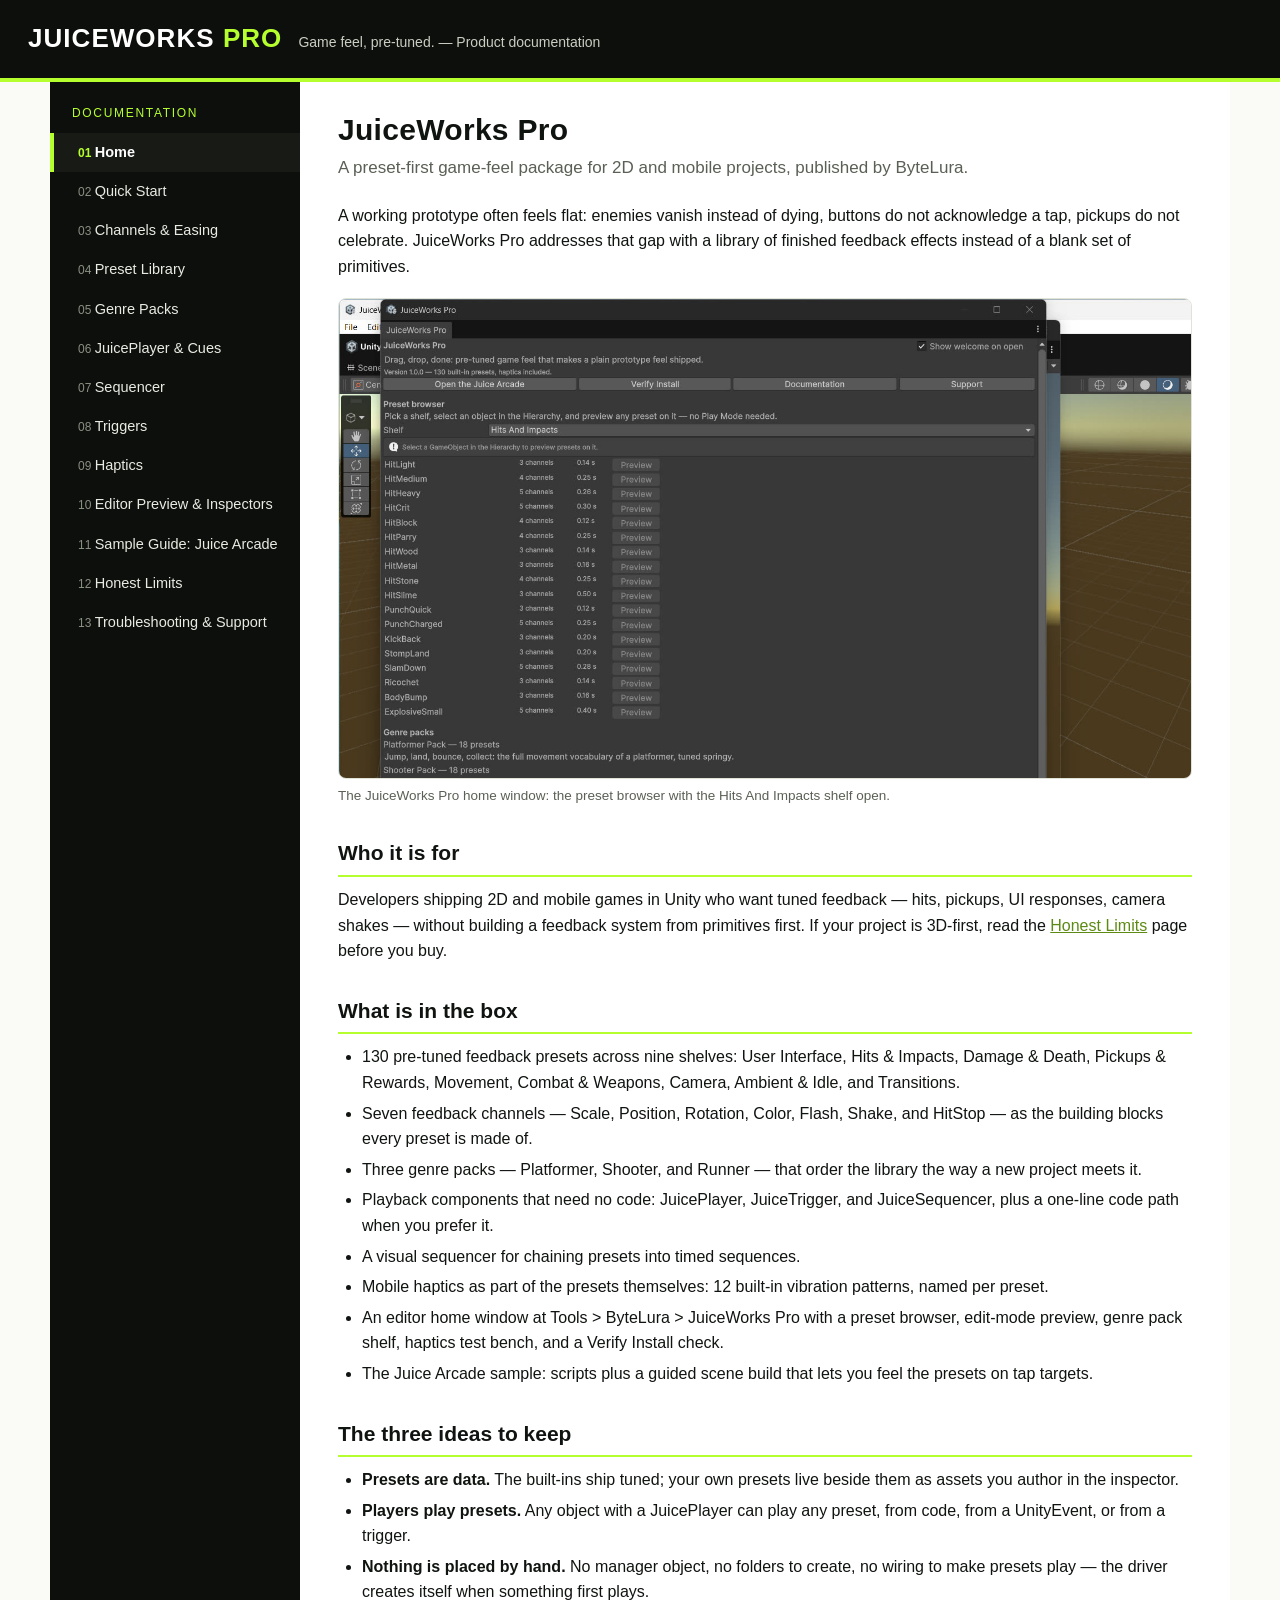
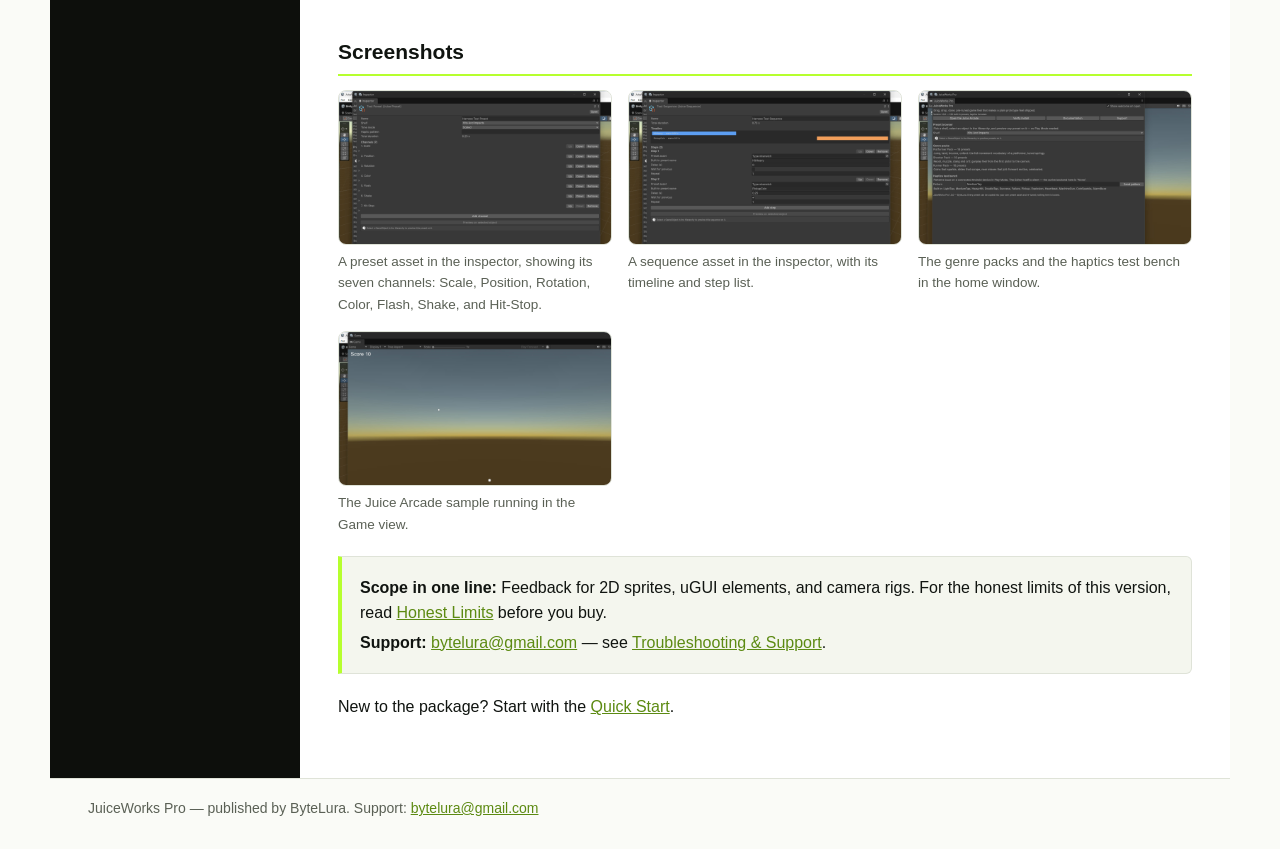
==== index.html @ 1d16968b "ByteLura documentation site — initial publish" ====
<!DOCTYPE html>
<html lang="en">
<head>
<meta charset="utf-8">
<meta name="viewport" content="width=device-width, initial-scale=1">
<title>Home — JuiceWorks Pro Documentation</title>
<link rel="stylesheet" href="style.css">
</head>
<body>
<header class="site-header">
  <div class="brand">JuiceWorks <span>Pro</span></div>
  <div class="tagline">Game feel, pre-tuned. — Product documentation</div>
</header>
<div class="layout">
  <nav class="sidebar" aria-label="Documentation pages">
    <div class="nav-title">Documentation</div>
    <ol>
        <li><a href="index.html" class="active" aria-current="page">Home</a></li>
        <li><a href="quick-start.html">Quick Start</a></li>
        <li><a href="channels-and-easing.html">Channels &amp; Easing</a></li>
        <li><a href="preset-library.html">Preset Library</a></li>
        <li><a href="genre-packs.html">Genre Packs</a></li>
        <li><a href="juiceplayer-and-cues.html">JuicePlayer &amp; Cues</a></li>
        <li><a href="sequencer.html">Sequencer</a></li>
        <li><a href="triggers.html">Triggers</a></li>
        <li><a href="haptics.html">Haptics</a></li>
        <li><a href="editor-preview-and-inspectors.html">Editor Preview &amp; Inspectors</a></li>
        <li><a href="sample-guide-juice-arcade.html">Sample Guide: Juice Arcade</a></li>
        <li><a href="honest-limits.html">Honest Limits</a></li>
        <li><a href="troubleshooting-and-support.html">Troubleshooting &amp; Support</a></li>
    </ol>
  </nav>
  <main class="content">

<h1>JuiceWorks Pro</h1>
<p class="lede">A preset-first game-feel package for 2D and mobile projects, published by ByteLura.</p>

<p>A working prototype often feels flat: enemies vanish instead of dying, buttons do not acknowledge a tap, pickups do not celebrate. JuiceWorks Pro addresses that gap with a library of finished feedback effects instead of a blank set of primitives.</p>

<figure class="doc-figure">
  <img class="doc-hero" src="images/hero.jpg" alt="JuiceWorks Pro editor home window showing the preset browser with the Hits And Impacts shelf open">
  <figcaption>The JuiceWorks Pro home window: the preset browser with the Hits And Impacts shelf open.</figcaption>
</figure>

<h2>Who it is for</h2>
<p>Developers shipping 2D and mobile games in Unity who want tuned feedback — hits, pickups, UI responses, camera shakes — without building a feedback system from primitives first. If your project is 3D-first, read the <a href="honest-limits.html">Honest Limits</a> page before you buy.</p>

<h2>What is in the box</h2>
<ul>
  <li>130 pre-tuned feedback presets across nine shelves: User Interface, Hits &amp; Impacts, Damage &amp; Death, Pickups &amp; Rewards, Movement, Combat &amp; Weapons, Camera, Ambient &amp; Idle, and Transitions.</li>
  <li>Seven feedback channels — Scale, Position, Rotation, Color, Flash, Shake, and HitStop — as the building blocks every preset is made of.</li>
  <li>Three genre packs — Platformer, Shooter, and Runner — that order the library the way a new project meets it.</li>
  <li>Playback components that need no code: JuicePlayer, JuiceTrigger, and JuiceSequencer, plus a one-line code path when you prefer it.</li>
  <li>A visual sequencer for chaining presets into timed sequences.</li>
  <li>Mobile haptics as part of the presets themselves: 12 built-in vibration patterns, named per preset.</li>
  <li>An editor home window at Tools &gt; ByteLura &gt; JuiceWorks Pro with a preset browser, edit-mode preview, genre pack shelf, haptics test bench, and a Verify Install check.</li>
  <li>The Juice Arcade sample: scripts plus a guided scene build that lets you feel the presets on tap targets.</li>
</ul>

<h2>The three ideas to keep</h2>
<ul>
  <li><strong>Presets are data.</strong> The built-ins ship tuned; your own presets live beside them as assets you author in the inspector.</li>
  <li><strong>Players play presets.</strong> Any object with a JuicePlayer can play any preset, from code, from a UnityEvent, or from a trigger.</li>
  <li><strong>Nothing is placed by hand.</strong> No manager object, no folders to create, no wiring to make presets play — the driver creates itself when something first plays.</li>
</ul>

<h2>Screenshots</h2>
<div class="doc-gallery">
  <figure class="doc-figure">
    <img class="doc-shot" src="images/inspector-preset.jpg" alt="Juice Preset inspector showing the seven channels of a preset asset">
    <figcaption>A preset asset in the inspector, showing its seven channels: Scale, Position, Rotation, Color, Flash, Shake, and Hit-Stop.</figcaption>
  </figure>
  <figure class="doc-figure">
    <img class="doc-shot" src="images/inspector-sequence.jpg" alt="Juice Sequence inspector showing a two-step timeline">
    <figcaption>A sequence asset in the inspector, with its timeline and step list.</figcaption>
  </figure>
  <figure class="doc-figure">
    <img class="doc-shot" src="images/haptics-bench.jpg" alt="JuiceWorks Pro home window showing the genre packs and the haptics test bench with the MediumTap pattern">
    <figcaption>The genre packs and the haptics test bench in the home window.</figcaption>
  </figure>
  <figure class="doc-figure">
    <img class="doc-shot" src="images/game-arcade.jpg" alt="Juice Arcade sample scene in the Unity Game view with the score display">
    <figcaption>The Juice Arcade sample running in the Game view.</figcaption>
  </figure>
</div>

<div class="scope-box">
  <p><strong>Scope in one line:</strong> Feedback for 2D sprites, uGUI elements, and camera rigs. For the honest limits of this version, read <a href="honest-limits.html">Honest Limits</a> before you buy.</p>
  <p><strong>Support:</strong> <a href="mailto:bytelura@gmail.com">bytelura@gmail.com</a> — see <a href="troubleshooting-and-support.html">Troubleshooting &amp; Support</a>.</p>
</div>

<p>New to the package? Start with the <a href="quick-start.html">Quick Start</a>.</p>

  </main>
</div>
<footer class="site-footer">
  JuiceWorks Pro — published by ByteLura. Support: <a href="mailto:bytelura@gmail.com">bytelura@gmail.com</a>
</footer>
</body>
</html>
---- style.css ----
/* JuiceWorks Pro documentation — shared stylesheet
   Identity: ink #0d0f0c, lime accent #b6ff2e (from the product's marketing set) */

:root {
  --ink: #101410;
  --ink-deep: #0d0f0c;
  --paper: #fafbf7;
  --accent: #b6ff2e;
  --accent-dark: #5c8a12;
  --line: #dfe3d8;
  --muted: #5a6055;
}

* { box-sizing: border-box; }

html { -webkit-text-size-adjust: 100%; }

body {
  margin: 0;
  font-family: "Segoe UI", "Helvetica Neue", Arial, sans-serif;
  background: var(--paper);
  color: var(--ink);
  line-height: 1.6;
  font-size: 16px;
}

/* ---------- header ---------- */
.site-header {
  background: var(--ink-deep);
  color: #fff;
  padding: 18px 28px;
  border-bottom: 4px solid var(--accent);
  display: flex;
  align-items: baseline;
  gap: 16px;
  flex-wrap: wrap;
}
.site-header .brand {
  font-size: 26px;
  font-weight: 800;
  letter-spacing: 0.04em;
  text-transform: uppercase;
}
.site-header .brand span { color: var(--accent); }
.site-header .tagline { color: #c9cec2; font-size: 14px; }

/* ---------- layout ---------- */
.layout {
  display: flex;
  align-items: stretch;
  max-width: 1180px;
  margin: 0 auto;
}

/* ---------- sidebar ---------- */
.sidebar {
  flex: 0 0 250px;
  background: var(--ink-deep);
  color: #e8ebe2;
  padding: 22px 0 30px;
}
.sidebar .nav-title {
  font-size: 12px;
  letter-spacing: 0.14em;
  text-transform: uppercase;
  color: var(--accent);
  padding: 0 22px 10px;
}
.sidebar ol {
  list-style: none;
  margin: 0;
  padding: 0;
  counter-reset: navitem;
}
.sidebar li { counter-increment: navitem; }
.sidebar a {
  display: block;
  padding: 8px 22px 8px 24px;
  color: #e8ebe2;
  text-decoration: none;
  font-size: 14.5px;
  border-left: 4px solid transparent;
}
.sidebar a::before {
  content: counter(navitem, decimal-leading-zero) "  ";
  color: #8a9082;
  font-size: 12px;
}
.sidebar a:hover { background: #171a15; color: #fff; }
.sidebar a.active {
  background: #171a15;
  border-left-color: var(--accent);
  color: #fff;
  font-weight: 600;
}
.sidebar a.active::before { color: var(--accent); }

/* ---------- content ---------- */
.content {
  flex: 1 1 auto;
  min-width: 0;
  padding: 30px 38px 48px;
  background: #fff;
}
.content h1 {
  font-size: 30px;
  line-height: 1.2;
  margin: 0 0 6px;
  letter-spacing: 0.01em;
}
.content h1 + .lede {
  font-size: 17px;
  color: var(--muted);
  margin: 0 0 22px;
}
.content h2 {
  font-size: 21px;
  margin: 30px 0 10px;
  padding-bottom: 5px;
  border-bottom: 2px solid var(--accent);
}
.content h3 { font-size: 17px; margin: 22px 0 8px; }
.content p { margin: 10px 0; }
.content ul, .content ol { margin: 10px 0; padding-left: 24px; }
.content li { margin: 5px 0; }
.content a { color: var(--accent-dark); text-decoration: underline; }
.content a:hover { color: var(--ink); }

.content code {
  font-family: Consolas, "Cascadia Mono", "Courier New", monospace;
  font-size: 0.88em;
  background: #eef1e6;
  padding: 1px 5px;
  border-radius: 3px;
}
.content pre {
  background: var(--ink-deep);
  color: #eef3e2;
  padding: 14px 16px;
  border-radius: 6px;
  overflow-x: auto;
  border-left: 4px solid var(--accent);
}
.content pre code { background: none; padding: 0; color: inherit; font-size: 13.5px; }

/* ---------- tables ---------- */
.table-wrap { overflow-x: auto; margin: 14px 0; }
.content table {
  border-collapse: collapse;
  width: 100%;
  font-size: 14.5px;
}
.content th, .content td {
  border: 1px solid var(--line);
  padding: 7px 10px;
  text-align: left;
  vertical-align: top;
}
.content th {
  background: var(--ink-deep);
  color: #fff;
  font-weight: 600;
}
.content th:first-child { border-left: 4px solid var(--accent); }
.content tr:nth-child(even) td { background: #f4f6ee; }
.content td:first-child { font-weight: 600; white-space: nowrap; }

/* ---------- callouts ---------- */
.scope-box {
  background: #f4f6ee;
  border: 1px solid var(--line);
  border-left: 4px solid var(--accent);
  padding: 14px 18px;
  margin: 20px 0;
  border-radius: 0 6px 6px 0;
}
.scope-box p { margin: 4px 0; }

/* ---------- documentation images ---------- */
.doc-figure { margin: 18px 0; }
.doc-hero {
  display: block;
  max-width: 100%;
  height: auto;
  border: 1px solid var(--line);
  border-radius: 8px;
}
.doc-shot {
  display: block;
  max-width: 100%;
  height: auto;
  border: 1px solid var(--line);
  border-radius: 8px;
}
.doc-figure figcaption {
  font-size: 13.5px;
  color: var(--muted);
  margin-top: 6px;
}
.doc-gallery {
  display: grid;
  grid-template-columns: repeat(auto-fit, minmax(260px, 1fr));
  gap: 16px;
  margin: 14px 0;
}
.doc-gallery .doc-figure { margin: 0; }

/* ---------- footer ---------- */
.site-footer {
  max-width: 1180px;
  margin: 0 auto;
  padding: 18px 38px 30px;
  color: var(--muted);
  font-size: 14px;
  border-top: 1px solid var(--line);
}
.site-footer a { color: var(--accent-dark); }

/* ---------- narrow screens ---------- */
@media (max-width: 860px) {
  .layout { flex-direction: column; }
  .sidebar { flex: none; padding: 14px 0 18px; }
  .sidebar ol { display: flex; flex-wrap: wrap; }
  .sidebar li { flex: 1 1 45%; }
  .sidebar a { padding: 7px 14px; border-left: none; border-bottom: 3px solid transparent; }
  .sidebar a.active { border-bottom-color: var(--accent); }
  .content { padding: 22px 18px 36px; }
  .content td:first-child { white-space: normal; }
}
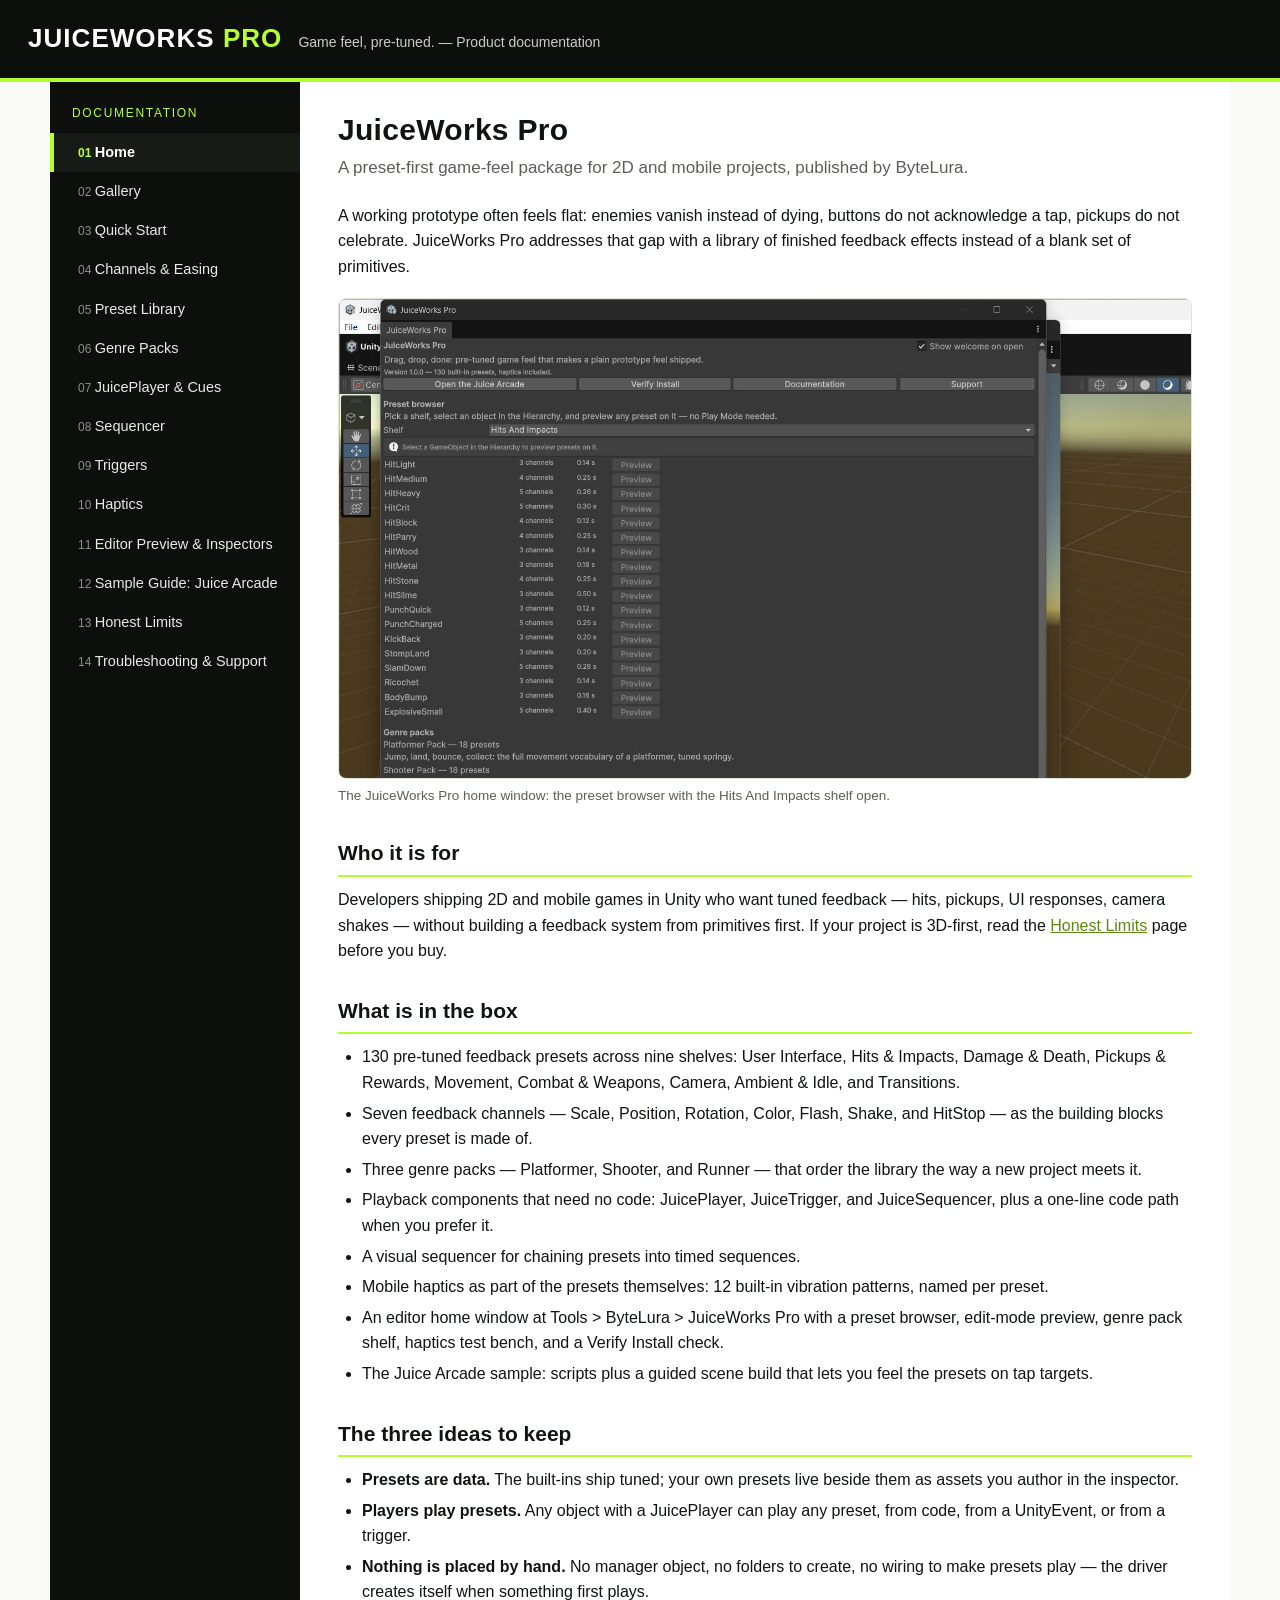
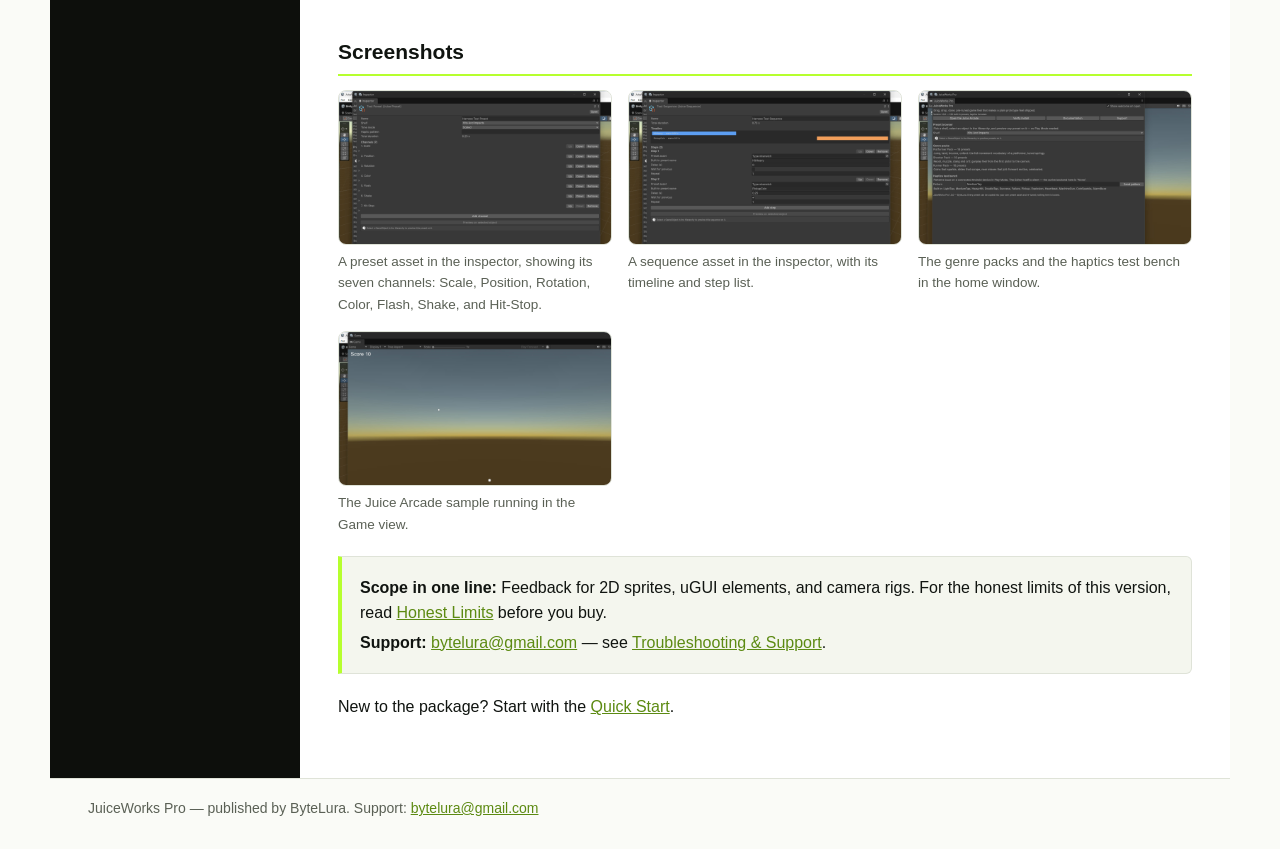
==== commit 34329e9a: "Add Gallery page with all 15 showcase frames New gallery.html with the 15 review-cleared showcase fi" ====
--- a/index.html
+++ b/index.html
@@ -16,6 +16,7 @@
     <div class="nav-title">Documentation</div>
     <ol>
         <li><a href="index.html" class="active" aria-current="page">Home</a></li>
+        <li><a href="gallery.html">Gallery</a></li>
         <li><a href="quick-start.html">Quick Start</a></li>
         <li><a href="channels-and-easing.html">Channels &amp; Easing</a></li>
         <li><a href="preset-library.html">Preset Library</a></li>
